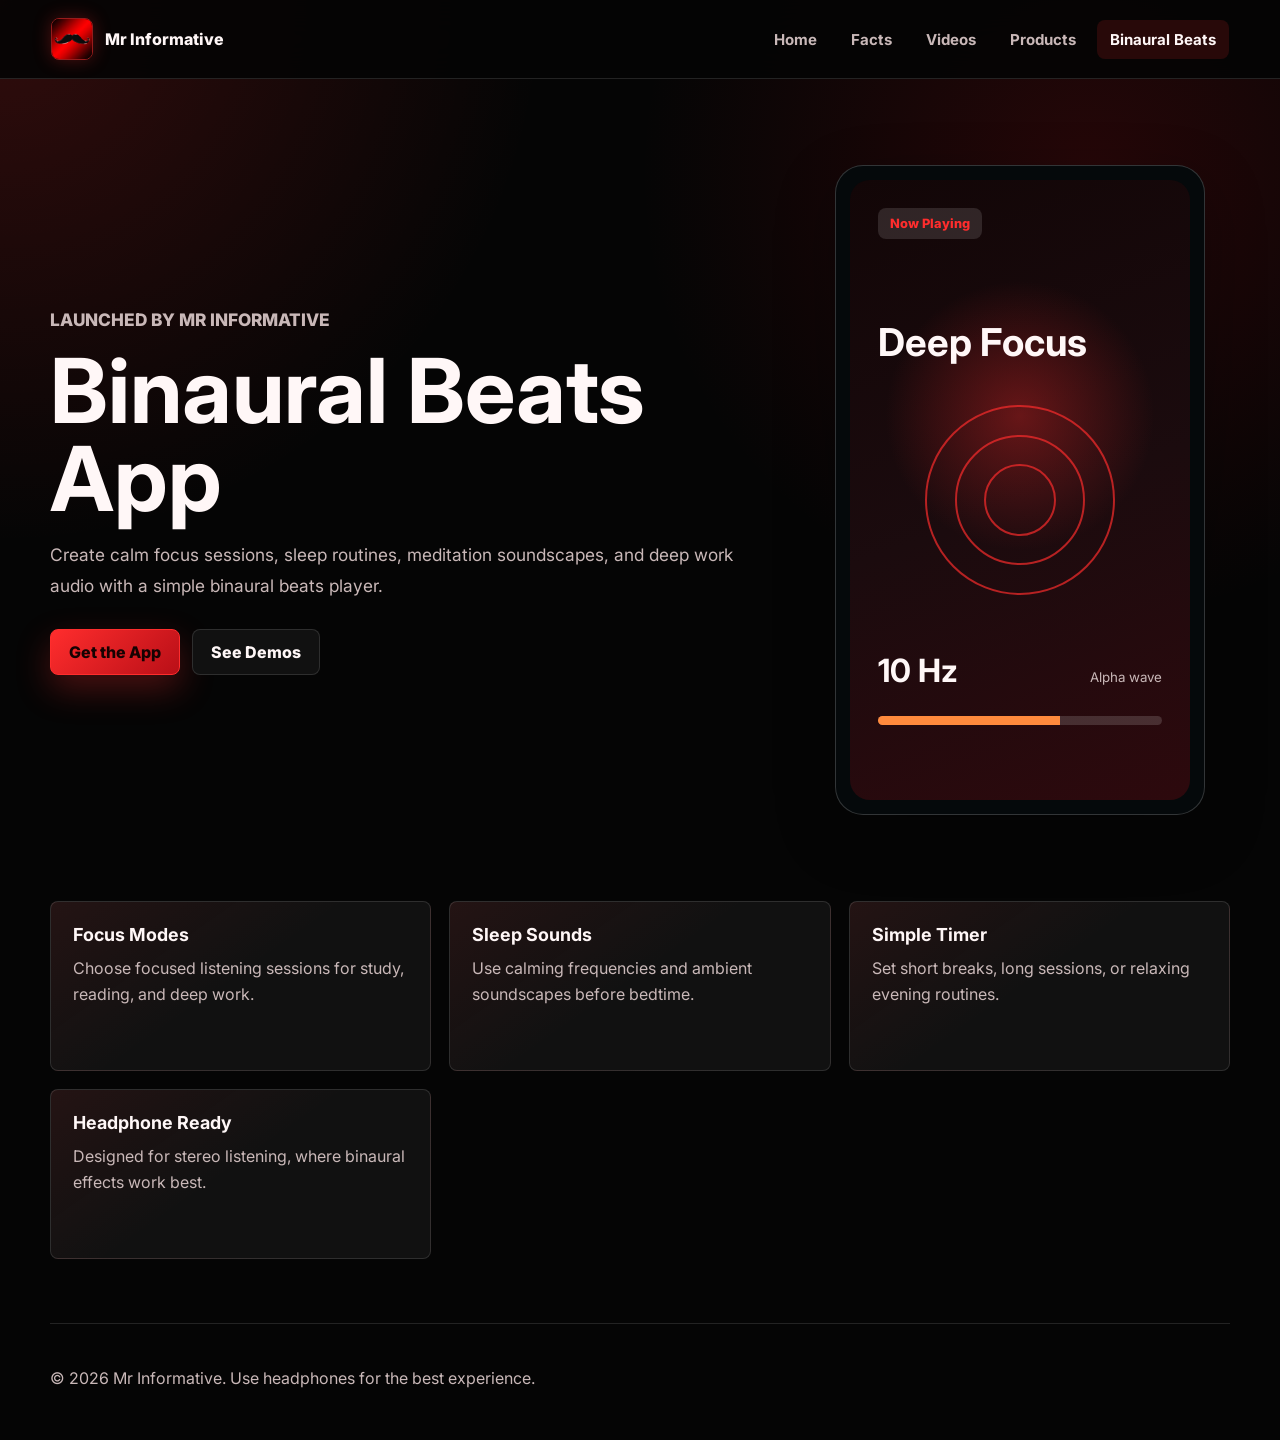
==== binaural-beats.html @ d521502b "update" ====
<!DOCTYPE html>
<html lang="en">
<head>
  <meta charset="UTF-8">
  <meta name="viewport" content="width=device-width, initial-scale=1.0">
  <title>Binaural Beats App | Mr Informative</title>
  <link rel="preconnect" href="https://fonts.googleapis.com">
  <link rel="preconnect" href="https://fonts.gstatic.com" crossorigin>
  <link href="https://fonts.googleapis.com/css2?family=Inter:wght@400;500;600;700;800&display=swap" rel="stylesheet">
  <link rel="stylesheet" href="styles.css">
</head>
<body data-page="binaural">
  <header class="site-header">
    <a class="brand" href="index.html"><img class="brand-logo" src="assets/logo.jpeg" alt="Mr Informative logo"><span>Mr Informative</span></a>
    <button class="nav-toggle" type="button" aria-label="Open navigation" aria-expanded="false">☰</button>
    <nav class="site-nav" aria-label="Main navigation">
      <a href="index.html">Home</a>
      <a href="facts.html">Facts</a>
      <a href="videos.html">Videos</a>
      <a href="products.html">Products</a>
      <a href="binaural-beats.html">Binaural Beats</a>
    </nav>
  </header>

  <main>
    <section class="app-hero">
      <div class="app-copy">
        <p class="eyebrow">Launched by Mr Informative</p>
        <h1>Binaural Beats App</h1>
        <p>Create calm focus sessions, sleep routines, meditation soundscapes, and deep work audio with a simple binaural beats player.</p>
        <div class="hero-actions">
          <a class="button primary" href="#" id="appDownloadLink">Get the App</a>
          <a class="button ghost" href="videos.html">See Demos</a>
        </div>
      </div>
      <div class="phone-mockup" aria-label="Binaural Beats app preview">
        <div class="phone-screen">
          <span class="status-pill">Now Playing</span>
          <h2 id="sessionTitle">Deep Focus</h2>
          <div class="beat-orbit">
            <span></span>
            <span></span>
            <span></span>
          </div>
          <div class="frequency-readout">
            <strong id="frequencyValue">10 Hz</strong>
            <small>Alpha wave</small>
          </div>
          <div class="player-bar"><span></span></div>
        </div>
      </div>
    </section>

    <section class="feature-grid" id="appFeatures"></section>
  </main>

  <footer class="site-footer">
    <p>© <span id="year"></span> Mr Informative. Use headphones for the best experience.</p>
  </footer>

  <script src="script.js"></script>
</body>
</html>
---- styles.css ----
:root {
  --bg: #050505;
  --surface: #111111;
  --surface-2: #1b1b1b;
  --text: #fff7f7;
  --muted: #c9b8b8;
  --line: rgba(255, 255, 255, 0.12);
  --accent: #ff2d2d;
  --accent-2: #ff8a3d;
  --accent-3: #b90f17;
  --shadow: 0 20px 60px rgba(0, 0, 0, 0.28);
}

* {
  box-sizing: border-box;
}

body {
  margin: 0;
  min-height: 100vh;
  font-family: Inter, system-ui, -apple-system, BlinkMacSystemFont, "Segoe UI", sans-serif;
  background:
    radial-gradient(circle at top left, rgba(255, 45, 45, 0.18), transparent 34rem),
    radial-gradient(circle at 85% 12%, rgba(185, 15, 23, 0.18), transparent 28rem),
    var(--bg);
  color: var(--text);
}

a {
  color: inherit;
  text-decoration: none;
}

img,
iframe {
  max-width: 100%;
}

.site-header {
  position: sticky;
  top: 0;
  z-index: 20;
  display: flex;
  align-items: center;
  justify-content: space-between;
  gap: 24px;
  padding: 18px clamp(18px, 4vw, 64px);
  border-bottom: 1px solid var(--line);
  background: rgba(5, 5, 5, 0.92);
  backdrop-filter: blur(18px);
}

.brand {
  display: inline-flex;
  align-items: center;
  gap: 12px;
  font-weight: 800;
}

.brand-logo {
  display: block;
  width: 42px;
  height: 42px;
  border: 1px solid rgba(255, 45, 45, 0.58);
  border-radius: 8px;
  object-fit: cover;
  box-shadow: 0 0 18px rgba(255, 45, 45, 0.28);
}

.site-nav {
  display: flex;
  align-items: center;
  gap: 8px;
}

.site-nav a {
  padding: 10px 13px;
  border-radius: 8px;
  color: var(--muted);
  font-size: 0.94rem;
  font-weight: 700;
}

.site-nav a:hover,
.site-nav a.active {
  background: rgba(255, 45, 45, 0.14);
  color: var(--text);
}

.nav-toggle {
  display: none;
  width: 42px;
  height: 42px;
  border: 1px solid var(--line);
  border-radius: 8px;
  background: var(--surface);
  color: var(--text);
  font-size: 1.2rem;
}

main {
  width: min(1180px, calc(100% - 32px));
  margin: 0 auto;
}

.hero,
.app-hero {
  display: grid;
  grid-template-columns: minmax(0, 1fr) minmax(320px, 0.86fr);
  gap: clamp(26px, 5vw, 64px);
  align-items: center;
  min-height: calc(100vh - 79px);
  padding: clamp(40px, 7vw, 86px) 0;
}

.home-hero {
  position: relative;
}

.home-hero::before {
  content: "";
  position: absolute;
  inset: 42px auto auto -12vw;
  width: 34vw;
  height: 34vw;
  max-width: 440px;
  max-height: 440px;
  border: 1px solid rgba(255, 45, 45, 0.18);
  border-radius: 50%;
  background: radial-gradient(circle, rgba(255, 45, 45, 0.12), transparent 68%);
  pointer-events: none;
}

.hero-copy h1,
.page-head h1,
.app-copy h1 {
  margin: 0;
  max-width: 760px;
  font-size: clamp(2.35rem, 7vw, 5.6rem);
  line-height: 0.98;
  letter-spacing: 0;
}

.hero-copy p,
.app-copy p,
.page-head p {
  max-width: 690px;
  color: var(--muted);
  font-size: 1.08rem;
  line-height: 1.75;
}

.hero-copy {
  position: relative;
  z-index: 1;
}

.eyebrow {
  margin: 0 0 12px;
  color: var(--accent-2);
  font-size: 0.78rem;
  font-weight: 800;
  letter-spacing: 0;
  text-transform: uppercase;
}

.hero-actions {
  display: flex;
  flex-wrap: wrap;
  gap: 12px;
  margin-top: 28px;
}

.button {
  display: inline-flex;
  align-items: center;
  justify-content: center;
  min-height: 46px;
  padding: 0 18px;
  border: 1px solid var(--line);
  border-radius: 8px;
  font-weight: 800;
  cursor: pointer;
  transition: transform 180ms ease, border-color 180ms ease, box-shadow 180ms ease, background 180ms ease;
}

.button.primary {
  border-color: var(--accent);
  background: linear-gradient(135deg, var(--accent), var(--accent-3));
  color: #160202;
  box-shadow: 0 14px 34px rgba(255, 45, 45, 0.28);
}

.button.secondary,
.button.ghost {
  background: var(--surface);
  color: var(--text);
}

.button:hover {
  transform: translateY(-1px);
}

.hero-stats {
  display: grid;
  grid-template-columns: repeat(3, minmax(0, 1fr));
  gap: 12px;
  max-width: 560px;
  margin-top: 34px;
}

.hero-stats div {
  padding: 16px;
  border: 1px solid rgba(255, 255, 255, 0.1);
  border-radius: 8px;
  background: rgba(17, 17, 17, 0.72);
}

.hero-stats strong,
.hero-stats span {
  display: block;
}

.hero-stats strong {
  color: var(--accent);
  font-size: 1.55rem;
}

.hero-stats span {
  margin-top: 4px;
  color: var(--muted);
  font-size: 0.86rem;
  font-weight: 700;
}

.hero-panel {
  position: relative;
  overflow: hidden;
  min-height: 440px;
  border: 1px solid var(--line);
  border-radius: 8px;
  box-shadow: var(--shadow);
}

.modern-panel {
  border-color: rgba(255, 45, 45, 0.28);
  background: #090909;
  isolation: isolate;
}

.modern-panel::after {
  content: "";
  position: absolute;
  inset: 0;
  background:
    linear-gradient(180deg, transparent 25%, rgba(0, 0, 0, 0.72)),
    linear-gradient(135deg, rgba(255, 45, 45, 0.28), transparent 48%);
  z-index: 1;
}

.hero-panel img {
  width: 100%;
  height: 100%;
  min-height: 440px;
  object-fit: cover;
}

.hero-logo-card,
.signal-card {
  position: absolute;
  z-index: 2;
  border: 1px solid rgba(255, 255, 255, 0.14);
  border-radius: 8px;
  background: rgba(8, 8, 8, 0.82);
  backdrop-filter: blur(14px);
  box-shadow: 0 18px 44px rgba(0, 0, 0, 0.35);
}

.hero-logo-card {
  right: 20px;
  bottom: 20px;
  display: flex;
  align-items: center;
  gap: 14px;
  width: min(310px, calc(100% - 40px));
  padding: 14px;
}

.hero-logo-card img {
  width: 62px;
  height: 62px;
  min-height: 62px;
  border-radius: 8px;
  object-fit: cover;
}

.hero-logo-card strong,
.hero-logo-card span {
  display: block;
}

.hero-logo-card span,
.signal-card p {
  color: var(--muted);
}

.signal-card {
  top: 20px;
  left: 20px;
  width: min(270px, calc(100% - 40px));
  padding: 16px;
}

.signal-card span {
  display: block;
  width: 42px;
  height: 8px;
  margin-bottom: 14px;
  border-radius: 999px;
  background: var(--accent);
  box-shadow: 0 0 26px rgba(255, 45, 45, 0.8);
}

.signal-card p {
  margin: 0;
  line-height: 1.55;
}

.home-feature-strip {
  display: grid;
  grid-template-columns: repeat(3, minmax(0, 1fr));
  gap: 14px;
  margin-top: -28px;
  position: relative;
  z-index: 3;
}

.home-feature-strip a {
  display: grid;
  gap: 7px;
  min-height: 134px;
  padding: 20px;
  border: 1px solid rgba(255, 45, 45, 0.22);
  border-radius: 8px;
  background: linear-gradient(145deg, rgba(17, 17, 17, 0.95), rgba(34, 9, 11, 0.86));
  box-shadow: 0 20px 50px rgba(0, 0, 0, 0.26);
}

.home-feature-strip a:hover,
.fact-card:hover,
.topic-card:hover,
.image-card:hover,
.product-card:hover,
.feature-card:hover,
.video-card:hover,
.short-card:hover {
  border-color: rgba(255, 45, 45, 0.52);
  transform: translateY(-3px);
}

.home-feature-strip span {
  color: var(--accent);
  font-size: 0.82rem;
  font-weight: 800;
}

.home-feature-strip strong {
  font-size: 1.12rem;
}

.home-feature-strip small {
  color: var(--muted);
  font-weight: 700;
}

.section {
  padding: 56px 0 22px;
}

.section.compact {
  padding-top: 36px;
}

.section h2,
.split-section h2 {
  margin: 0;
  font-size: clamp(1.8rem, 4vw, 3.1rem);
  letter-spacing: 0;
}

.split-section {
  display: flex;
  align-items: end;
  justify-content: space-between;
  gap: 18px;
}

.card-grid,
.topic-grid,
.product-grid,
.feature-grid {
  display: grid;
  grid-template-columns: repeat(3, minmax(0, 1fr));
  gap: 18px;
}

.image-grid {
  display: grid;
  grid-template-columns: repeat(4, minmax(0, 1fr));
  gap: 16px;
}

.fact-card,
.topic-card,
.product-card,
.feature-card {
  min-height: 170px;
  padding: 22px;
  border: 1px solid var(--line);
  border-radius: 8px;
  background:
    linear-gradient(145deg, rgba(255, 45, 45, 0.08), transparent 48%),
    var(--surface);
  transition: transform 180ms ease, border-color 180ms ease;
}

.card-image {
  width: 100%;
  aspect-ratio: 16 / 10;
  margin-bottom: 18px;
  border-radius: 8px;
  object-fit: cover;
  background: rgba(255, 255, 255, 0.08);
}

.fact-card .tag,
.image-card .tag {
  display: inline-flex;
  margin-bottom: 16px;
  padding: 6px 10px;
  border-radius: 8px;
  background: rgba(255, 138, 61, 0.14);
  color: var(--accent-2);
  font-size: 0.74rem;
  font-weight: 800;
  text-transform: uppercase;
}

.fact-card h3,
.topic-card h3,
.product-card h3,
.feature-card h3,
.image-card h3 {
  margin: 0 0 10px;
  font-size: 1.12rem;
}

.fact-card p,
.topic-card p,
.product-card p,
.feature-card p,
.image-card p {
  margin: 0;
  color: var(--muted);
  line-height: 1.65;
}

.page-head {
  padding: clamp(48px, 8vw, 96px) 0 28px;
}

.filter-row {
  display: flex;
  flex-wrap: wrap;
  gap: 10px;
  padding: 8px 0 26px;
}

.chip {
  min-height: 38px;
  padding: 0 14px;
  border: 1px solid var(--line);
  border-radius: 8px;
  background: var(--surface);
  color: var(--text);
  font-weight: 800;
  cursor: pointer;
}

.chip.active {
  border-color: var(--accent);
  background: rgba(255, 45, 45, 0.16);
  color: var(--accent);
}

.image-card,
.video-card,
.short-card {
  position: relative;
  overflow: hidden;
  border: 1px solid var(--line);
  border-radius: 8px;
  background: var(--surface);
  transition: transform 180ms ease, border-color 180ms ease;
}

.image-card img {
  display: block;
  width: 100%;
  aspect-ratio: 1 / 1;
  object-fit: cover;
  background: var(--surface-2);
}

.image-card::after {
  content: "";
  position: absolute;
  inset: auto 0 0;
  height: 40%;
  background: linear-gradient(180deg, transparent, rgba(0, 0, 0, 0.74));
  pointer-events: none;
}

.image-actions {
  position: absolute;
  right: 10px;
  bottom: 10px;
  left: 10px;
  z-index: 1;
  display: flex;
  gap: 8px;
  opacity: 0;
  transform: translateY(8px);
  transition: opacity 180ms ease, transform 180ms ease;
}

.image-card:hover .image-actions,
.image-card:focus-within .image-actions {
  opacity: 1;
  transform: translateY(0);
}

.image-action {
  display: inline-flex;
  flex: 1;
  align-items: center;
  justify-content: center;
  min-height: 38px;
  padding: 0 10px;
  border: 1px solid rgba(255, 255, 255, 0.16);
  border-radius: 8px;
  background: rgba(5, 5, 5, 0.84);
  color: var(--text);
  font: inherit;
  font-size: 0.82rem;
  font-weight: 800;
  cursor: pointer;
  backdrop-filter: blur(12px);
}

.image-action:hover {
  border-color: var(--accent);
  background: rgba(255, 45, 45, 0.86);
}

.video-heading {
  padding: 0 0 18px;
}

.mixed-video-grid,
.video-grid {
  display: grid;
  grid-template-columns: repeat(4, minmax(0, 1fr));
  gap: 18px;
}

.shorts-grid {
  display: grid;
  grid-template-columns: repeat(3, minmax(0, 1fr));
  gap: 18px;
}

.video-frame {
  display: block;
  width: 100%;
  aspect-ratio: 16 / 9;
  border: 0;
  background: #000;
}

.mixed-video-grid .video-card {
  grid-column: span 2;
}

.mixed-video-grid .short-card {
  grid-column: span 1;
}

.video-card,
.short-card {
  position: relative;
}

.short-card .video-frame {
  aspect-ratio: 9 / 16;
}

.video-badge {
  position: absolute;
  top: 10px;
  left: 10px;
  z-index: 1;
  padding: 6px 10px;
  border: 1px solid rgba(255, 255, 255, 0.16);
  border-radius: 8px;
  background: rgba(5, 5, 5, 0.8);
  color: var(--accent);
  font-size: 0.72rem;
  font-weight: 800;
  text-transform: uppercase;
  backdrop-filter: blur(10px);
}

.video-card h3,
.short-card h3 {
  margin: 0;
  padding: 16px;
  font-size: 1rem;
}

.product-card {
  display: flex;
  min-height: 250px;
  flex-direction: column;
}

.product-image {
  display: block;
  width: 100%;
  aspect-ratio: 16 / 10;
  margin-bottom: 18px;
  border-radius: 8px;
  object-fit: cover;
  background: rgba(255, 255, 255, 0.08);
}

.price {
  margin-top: auto;
  padding-top: 24px;
  color: var(--accent-2);
  font-weight: 800;
}

.product-card .button {
  margin-top: 14px;
}

.product-card .button:hover {
  border-color: var(--accent);
  background: linear-gradient(135deg, var(--accent), var(--accent-3));
  color: #160202;
  box-shadow: 0 14px 28px rgba(255, 45, 45, 0.26);
  transform: translateY(-3px) scale(1.03);
}

.app-hero {
  grid-template-columns: minmax(0, 1fr) minmax(300px, 420px);
}

.phone-mockup {
  justify-self: center;
  width: min(100%, 370px);
  padding: 14px;
  border: 1px solid rgba(255, 255, 255, 0.18);
  border-radius: 28px;
  background: #05090b;
  box-shadow: var(--shadow);
}

.phone-screen {
  min-height: 620px;
  padding: 28px;
  border-radius: 20px;
  background:
    radial-gradient(circle at 50% 38%, rgba(255, 45, 45, 0.34), transparent 32%),
    linear-gradient(160deg, #120607, #1b0b0e 52%, #2d090d);
}

.status-pill {
  display: inline-flex;
  padding: 8px 12px;
  border-radius: 8px;
  background: rgba(255, 255, 255, 0.12);
  color: var(--accent);
  font-size: 0.8rem;
  font-weight: 800;
}

.phone-screen h2 {
  margin: 80px 0 30px;
  font-size: 2.4rem;
}

.beat-orbit {
  position: relative;
  display: grid;
  width: 210px;
  height: 210px;
  margin: 0 auto 34px;
  place-items: center;
}

.beat-orbit span {
  position: absolute;
  width: 72px;
  height: 72px;
  border: 2px solid rgba(255, 45, 45, 0.68);
  border-radius: 50%;
  animation: pulse 2.8s infinite ease-in-out;
}

.beat-orbit span:nth-child(2) {
  width: 130px;
  height: 130px;
  animation-delay: 0.3s;
}

.beat-orbit span:nth-child(3) {
  width: 190px;
  height: 190px;
  animation-delay: 0.6s;
}

@keyframes pulse {
  50% {
    transform: scale(1.06);
    opacity: 0.45;
  }
}

.frequency-readout {
  display: flex;
  align-items: baseline;
  justify-content: space-between;
  gap: 14px;
  margin-top: 46px;
}

.frequency-readout strong {
  font-size: 2rem;
}

.frequency-readout small {
  color: var(--muted);
}

.player-bar {
  overflow: hidden;
  height: 9px;
  margin-top: 26px;
  border-radius: 8px;
  background: rgba(255, 255, 255, 0.15);
}

.player-bar span {
  display: block;
  width: 64%;
  height: 100%;
  background: var(--accent-2);
}

.site-footer {
  width: min(1180px, calc(100% - 32px));
  margin: 64px auto 0;
  padding: 28px 0 36px;
  border-top: 1px solid var(--line);
  color: var(--muted);
}

.empty-state {
  grid-column: 1 / -1;
  padding: 24px;
  border: 1px dashed var(--line);
  border-radius: 8px;
  color: var(--muted);
}

@media (max-width: 880px) {
  .nav-toggle {
    display: inline-grid;
    place-items: center;
  }

  .site-nav {
    position: absolute;
    top: 79px;
    right: 16px;
    left: 16px;
    display: none;
    flex-direction: column;
    align-items: stretch;
    padding: 12px;
    border: 1px solid var(--line);
    border-radius: 8px;
    background: var(--surface);
  }

  .site-nav.open {
    display: flex;
  }

  .hero,
  .app-hero {
    grid-template-columns: 1fr;
    min-height: auto;
  }

  .hero-panel,
  .hero-panel img {
    min-height: 320px;
  }

  .card-grid,
  .topic-grid,
  .image-grid,
  .product-grid,
  .feature-grid,
  .home-feature-strip,
  .mixed-video-grid,
  .video-grid,
  .shorts-grid {
    grid-template-columns: repeat(2, minmax(0, 1fr));
  }

  .mixed-video-grid .video-card,
  .mixed-video-grid .short-card {
    grid-column: span 1;
  }
}

@media (max-width: 580px) {
  main,
  .site-footer {
    width: min(100% - 24px, 1180px);
  }

  .site-header {
    padding: 14px 12px;
  }

  .brand span:last-child {
    max-width: 135px;
  }

  .split-section {
    align-items: start;
    flex-direction: column;
  }

  .card-grid,
  .topic-grid,
  .image-grid,
  .product-grid,
  .feature-grid,
  .home-feature-strip,
  .mixed-video-grid,
  .video-grid,
  .shorts-grid {
    grid-template-columns: 1fr;
  }

  .mixed-video-grid .video-card,
  .mixed-video-grid .short-card {
    grid-column: span 1;
  }

  .hero-stats {
    grid-template-columns: 1fr;
  }

  .home-feature-strip {
    margin-top: 0;
  }

  .image-actions {
    opacity: 1;
    transform: none;
  }

  .phone-screen {
    min-height: 540px;
  }
}
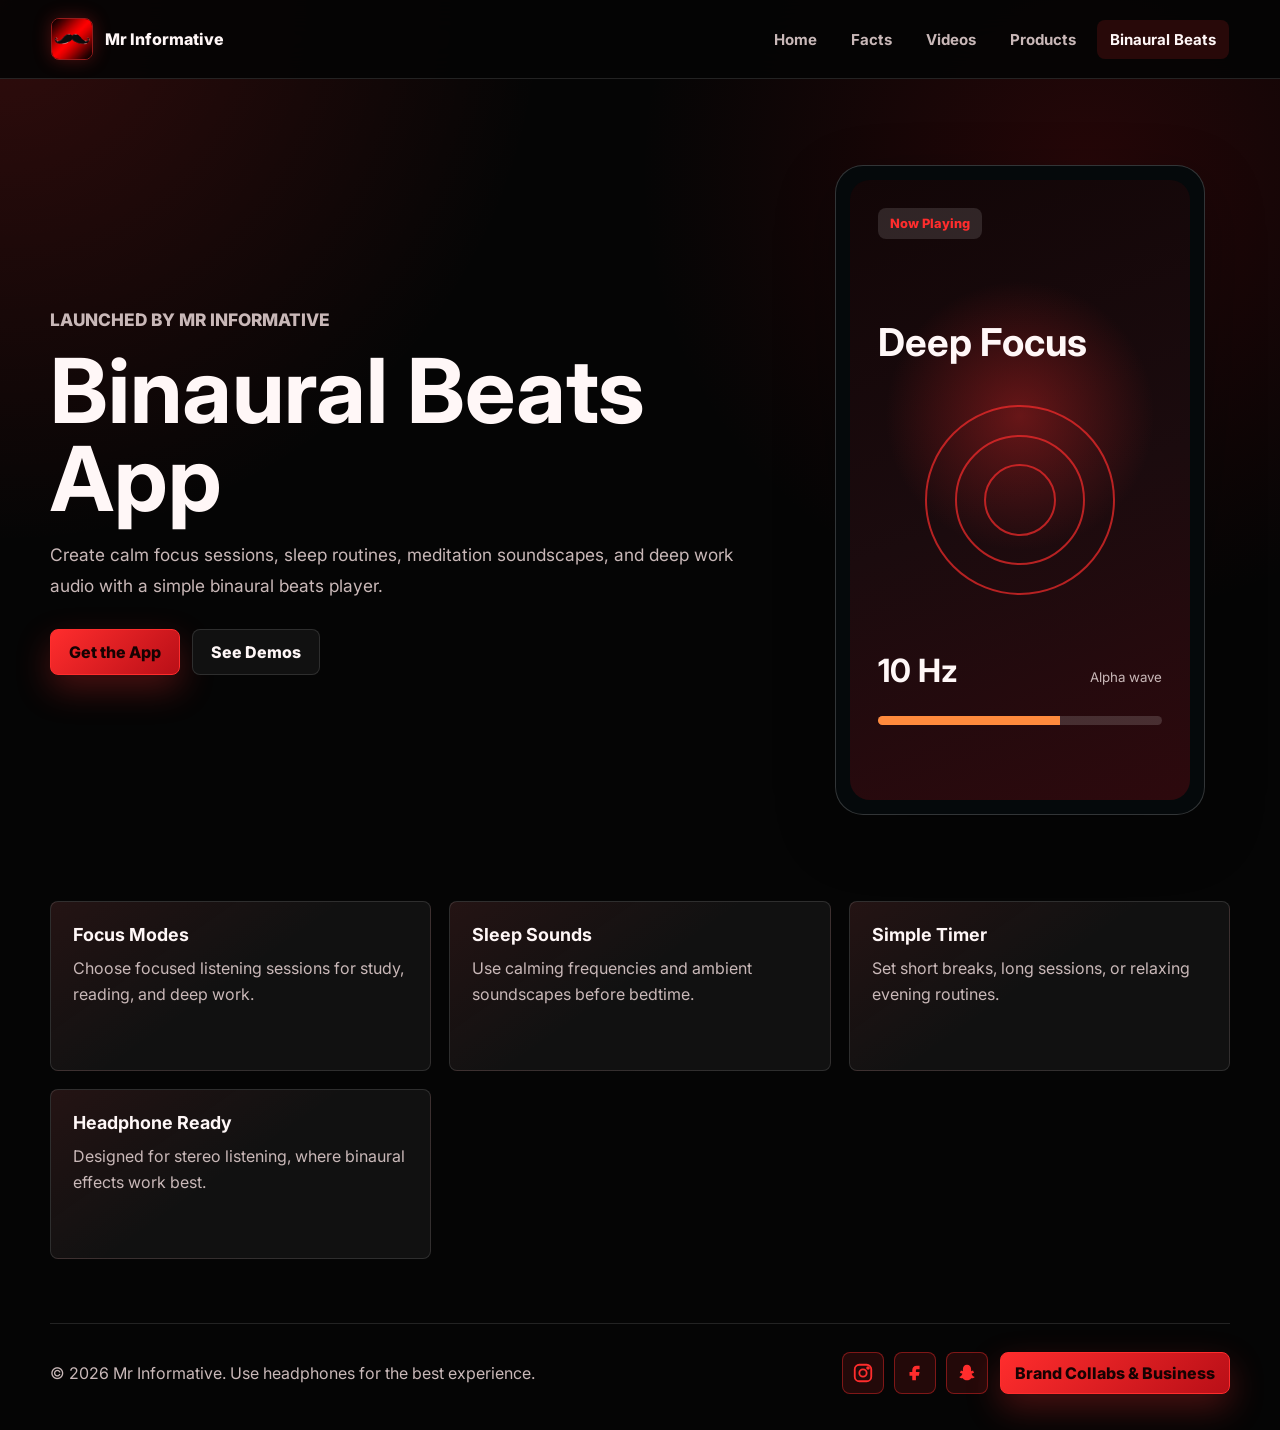
==== commit a9a3e73e: "commit" ====
--- a/binaural-beats.html
+++ b/binaural-beats.html
@@ -55,7 +55,23 @@
   </main>
 
   <footer class="site-footer">
-    <p>© <span id="year"></span> Mr Informative. Use headphones for the best experience.</p>
+    <div class="footer-content">
+      <p>© <span id="year"></span> Mr Informative. Use headphones for the best experience.</p>
+      <div class="footer-actions" aria-label="Footer links">
+        <div class="social-links">
+          <a href="https://www.instagram.com/mr.informative" target="_blank" rel="noopener noreferrer" aria-label="Mr Informative on Instagram">
+            <svg viewBox="0 0 24 24" aria-hidden="true"><rect x="3" y="3" width="18" height="18" rx="5"></rect><circle cx="12" cy="12" r="4"></circle><circle cx="17.5" cy="6.5" r="1"></circle></svg>
+          </a>
+          <a href="https://www.facebook.com/mr.informative" target="_blank" rel="noopener noreferrer" aria-label="Mr Informative on Facebook">
+            <svg viewBox="0 0 24 24" aria-hidden="true"><path d="M14 8h3V4h-3c-3.3 0-5 2-5 5v2H6v4h3v5h4v-5h3.2l.8-4h-4V9c0-.7.4-1 1-1Z"></path></svg>
+          </a>
+          <a href="https://www.snapchat.com/add/mr.informative" target="_blank" rel="noopener noreferrer" aria-label="Mr Informative on Snapchat">
+            <svg viewBox="0 0 24 24" aria-hidden="true"><path d="M12 3c2.7 0 4.5 2 4.5 5.1v2.1l2.1-.8 1.1 2.4-2.7 1c.5 1.5 1.7 2.8 3.5 3.6-.9 1.1-2.3 1.5-4 1.3-.9 1.5-2.4 2.3-4.5 2.3s-3.6-.8-4.5-2.3c-1.7.2-3.1-.2-4-1.3 1.8-.8 3-2.1 3.5-3.6l-2.7-1 1.1-2.4 2.1.8V8.1C7.5 5 9.3 3 12 3Z"></path></svg>
+          </a>
+        </div>
+        <a class="button primary footer-business-button" href="mailto:business@mrinformative.com?subject=Brand%20Collab%20%26%20Business%20Inquiry">Brand Collabs & Business</a>
+      </div>
+    </div>
   </footer>
 
   <script src="script.js"></script>
--- a/styles.css
+++ b/styles.css
@@ -570,6 +570,7 @@
 .mixed-video-grid,
 .video-grid {
   display: grid;
+  align-items: start;
   grid-template-columns: repeat(4, minmax(0, 1fr));
   gap: 18px;
 }
@@ -775,6 +776,76 @@
   padding: 28px 0 36px;
   border-top: 1px solid var(--line);
   color: var(--muted);
+}
+
+.footer-content,
+.footer-actions,
+.social-links {
+  display: flex;
+  align-items: center;
+}
+
+.footer-content {
+  justify-content: space-between;
+  gap: 18px;
+}
+
+.site-footer p {
+  margin: 0;
+}
+
+.footer-actions {
+  flex-wrap: wrap;
+  justify-content: flex-end;
+  gap: 12px;
+}
+
+.social-links {
+  gap: 10px;
+}
+
+.social-links a {
+  display: inline-flex;
+  align-items: center;
+  justify-content: center;
+  width: 42px;
+  height: 42px;
+  border: 1px solid rgba(255, 45, 45, 0.42);
+  border-radius: 8px;
+  background: rgba(255, 45, 45, 0.12);
+  color: var(--accent);
+  font-size: 1.1rem;
+  font-weight: 900;
+  line-height: 1;
+  transition: transform 180ms ease, border-color 180ms ease, background 180ms ease;
+}
+
+.social-links svg {
+  width: 22px;
+  height: 22px;
+}
+
+.social-links rect,
+.social-links circle {
+  fill: none;
+  stroke: currentColor;
+  stroke-width: 2;
+}
+
+.social-links path {
+  fill: currentColor;
+}
+
+.social-links a:hover {
+  transform: translateY(-1px);
+  border-color: var(--accent);
+  background: rgba(255, 45, 45, 0.22);
+}
+
+.footer-business-button {
+  min-height: 42px;
+  padding: 0 14px;
+  white-space: nowrap;
 }
 
 .empty-state {
@@ -848,6 +919,15 @@
     padding: 14px 12px;
   }
 
+  .footer-content {
+    align-items: flex-start;
+    flex-direction: column;
+  }
+
+  .footer-actions {
+    justify-content: flex-start;
+  }
+
   .brand span:last-child {
     max-width: 135px;
   }
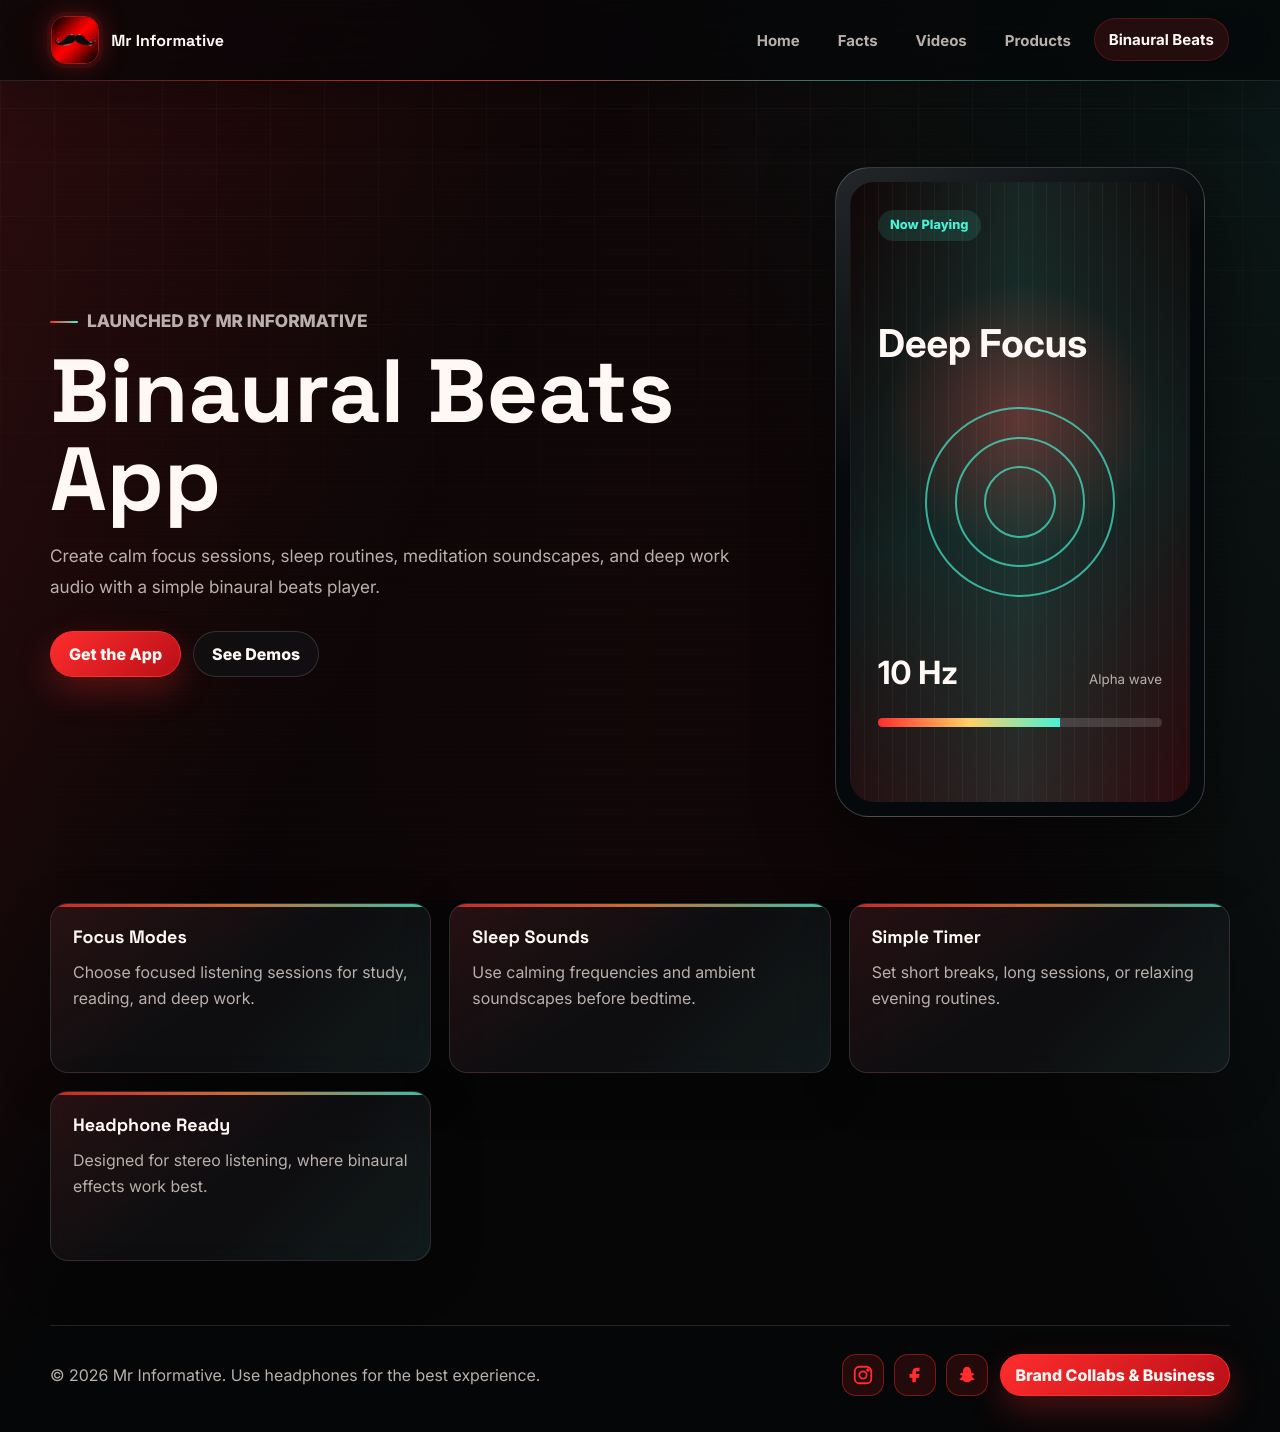
==== commit d44c4f09: "commit" ====
--- a/binaural-beats.html
+++ b/binaural-beats.html
@@ -6,7 +6,7 @@
   <title>Binaural Beats App | Mr Informative</title>
   <link rel="preconnect" href="https://fonts.googleapis.com">
   <link rel="preconnect" href="https://fonts.gstatic.com" crossorigin>
-  <link href="https://fonts.googleapis.com/css2?family=Inter:wght@400;500;600;700;800&display=swap" rel="stylesheet">
+  <link href="https://fonts.googleapis.com/css2?family=Inter:wght@400;500;600;700;800&family=Space+Grotesk:wght@600;700&display=swap" rel="stylesheet">
   <link rel="stylesheet" href="styles.css">
 </head>
 <body data-page="binaural">
--- a/styles.css
+++ b/styles.css
@@ -1,14 +1,18 @@
 :root {
-  --bg: #050505;
-  --surface: #111111;
-  --surface-2: #1b1b1b;
-  --text: #fff7f7;
-  --muted: #c9b8b8;
+  --bg: #050607;
+  --surface: rgba(16, 17, 19, 0.82);
+  --surface-solid: #111315;
+  --surface-2: #191d20;
+  --text: #fff8f4;
+  --muted: #b9b0ac;
   --line: rgba(255, 255, 255, 0.12);
   --accent: #ff2d2d;
   --accent-2: #ff8a3d;
   --accent-3: #b90f17;
-  --shadow: 0 20px 60px rgba(0, 0, 0, 0.28);
+  --signal: #48f2d5;
+  --gold: #ffd166;
+  --shadow: 0 24px 80px rgba(0, 0, 0, 0.44);
+  --display: "Space Grotesk", Inter, system-ui, sans-serif;
 }
 
 * {
@@ -16,14 +20,47 @@
 }
 
 body {
+  position: relative;
   margin: 0;
   min-height: 100vh;
   font-family: Inter, system-ui, -apple-system, BlinkMacSystemFont, "Segoe UI", sans-serif;
   background:
-    radial-gradient(circle at top left, rgba(255, 45, 45, 0.18), transparent 34rem),
-    radial-gradient(circle at 85% 12%, rgba(185, 15, 23, 0.18), transparent 28rem),
+    linear-gradient(115deg, rgba(255, 45, 45, 0.16), transparent 34%),
+    linear-gradient(245deg, rgba(72, 242, 213, 0.08), transparent 38%),
+    linear-gradient(180deg, #050607 0%, #090607 48%, #050607 100%),
     var(--bg);
   color: var(--text);
+  text-rendering: geometricPrecision;
+}
+
+::selection {
+  background: rgba(255, 45, 45, 0.42);
+  color: #fff;
+}
+
+body::before {
+  content: "";
+  position: fixed;
+  inset: 0;
+  z-index: -2;
+  background-image:
+    linear-gradient(rgba(255, 255, 255, 0.035) 1px, transparent 1px),
+    linear-gradient(90deg, rgba(255, 255, 255, 0.035) 1px, transparent 1px);
+  background-size: 54px 54px;
+  mask-image: linear-gradient(180deg, rgba(0, 0, 0, 0.9), transparent 78%);
+  pointer-events: none;
+}
+
+body::after {
+  content: "";
+  position: fixed;
+  inset: 0;
+  z-index: -1;
+  background:
+    linear-gradient(90deg, transparent, rgba(255, 45, 45, 0.11), transparent),
+    repeating-linear-gradient(0deg, rgba(255, 255, 255, 0.018) 0 1px, transparent 1px 5px);
+  opacity: 0.36;
+  pointer-events: none;
 }
 
 a {
@@ -44,10 +81,19 @@
   align-items: center;
   justify-content: space-between;
   gap: 24px;
-  padding: 18px clamp(18px, 4vw, 64px);
-  border-bottom: 1px solid var(--line);
-  background: rgba(5, 5, 5, 0.92);
-  backdrop-filter: blur(18px);
+  padding: 16px clamp(18px, 4vw, 64px);
+  border-bottom: 1px solid rgba(255, 255, 255, 0.1);
+  background: rgba(5, 6, 7, 0.72);
+  backdrop-filter: blur(22px) saturate(140%);
+  box-shadow: 0 14px 52px rgba(0, 0, 0, 0.26);
+}
+
+.site-header::after {
+  content: "";
+  position: absolute;
+  inset: auto 0 -1px;
+  height: 1px;
+  background: linear-gradient(90deg, transparent, rgba(255, 45, 45, 0.74), rgba(72, 242, 213, 0.42), transparent);
 }
 
 .brand {
@@ -57,14 +103,19 @@
   font-weight: 800;
 }
 
+.brand span {
+  font-family: var(--display);
+  letter-spacing: 0;
+}
+
 .brand-logo {
   display: block;
-  width: 42px;
-  height: 42px;
+  width: 48px;
+  height: 48px;
   border: 1px solid rgba(255, 45, 45, 0.58);
-  border-radius: 8px;
+  border-radius: 14px;
   object-fit: cover;
-  box-shadow: 0 0 18px rgba(255, 45, 45, 0.28);
+  box-shadow: 0 0 0 4px rgba(255, 45, 45, 0.08), 0 0 28px rgba(255, 45, 45, 0.34);
 }
 
 .site-nav {
@@ -74,17 +125,22 @@
 }
 
 .site-nav a {
-  padding: 10px 13px;
-  border-radius: 8px;
+  position: relative;
+  padding: 11px 14px;
+  border: 1px solid transparent;
+  border-radius: 999px;
   color: var(--muted);
   font-size: 0.94rem;
   font-weight: 700;
+  transition: background 180ms ease, border-color 180ms ease, color 180ms ease, transform 180ms ease;
 }
 
 .site-nav a:hover,
 .site-nav a.active {
-  background: rgba(255, 45, 45, 0.14);
+  border-color: rgba(255, 45, 45, 0.22);
+  background: rgba(255, 45, 45, 0.13);
   color: var(--text);
+  transform: translateY(-1px);
 }
 
 .nav-toggle {
@@ -92,7 +148,7 @@
   width: 42px;
   height: 42px;
   border: 1px solid var(--line);
-  border-radius: 8px;
+  border-radius: 12px;
   background: var(--surface);
   color: var(--text);
   font-size: 1.2rem;
@@ -106,7 +162,7 @@
 .hero,
 .app-hero {
   display: grid;
-  grid-template-columns: minmax(0, 1fr) minmax(320px, 0.86fr);
+  grid-template-columns: minmax(0, 1.03fr) minmax(320px, 0.82fr);
   gap: clamp(26px, 5vw, 64px);
   align-items: center;
   min-height: calc(100vh - 79px);
@@ -120,14 +176,14 @@
 .home-hero::before {
   content: "";
   position: absolute;
-  inset: 42px auto auto -12vw;
-  width: 34vw;
-  height: 34vw;
-  max-width: 440px;
-  max-height: 440px;
-  border: 1px solid rgba(255, 45, 45, 0.18);
-  border-radius: 50%;
-  background: radial-gradient(circle, rgba(255, 45, 45, 0.12), transparent 68%);
+  inset: 12% auto auto -7vw;
+  width: min(420px, 36vw);
+  height: 68%;
+  border-left: 1px solid rgba(255, 45, 45, 0.28);
+  border-right: 1px solid rgba(72, 242, 213, 0.16);
+  background:
+    repeating-linear-gradient(135deg, rgba(255, 45, 45, 0.12) 0 1px, transparent 1px 15px);
+  transform: skewX(-10deg);
   pointer-events: none;
 }
 
@@ -136,9 +192,19 @@
 .app-copy h1 {
   margin: 0;
   max-width: 760px;
+  font-family: var(--display);
   font-size: clamp(2.35rem, 7vw, 5.6rem);
   line-height: 0.98;
   letter-spacing: 0;
+}
+
+.hero-copy h1,
+.page-head h1 {
+  -webkit-background-clip: text;
+  background: linear-gradient(92deg, #fff8f4 0%, #ffcbc0 42%, var(--accent) 76%, var(--signal) 118%);
+  background-clip: text;
+  color: transparent;
+  -webkit-text-fill-color: transparent;
 }
 
 .hero-copy p,
@@ -150,6 +216,11 @@
   line-height: 1.75;
 }
 
+.hero-copy p {
+  margin-top: 20px;
+  font-size: clamp(1.02rem, 1.4vw, 1.18rem);
+}
+
 .hero-copy {
   position: relative;
   z-index: 1;
@@ -157,11 +228,22 @@
 
 .eyebrow {
   margin: 0 0 12px;
-  color: var(--accent-2);
+  display: inline-flex;
+  align-items: center;
+  gap: 9px;
+  color: var(--gold);
   font-size: 0.78rem;
   font-weight: 800;
   letter-spacing: 0;
   text-transform: uppercase;
+}
+
+.eyebrow::before {
+  content: "";
+  width: 28px;
+  height: 2px;
+  border-radius: 999px;
+  background: linear-gradient(90deg, var(--accent), var(--signal));
 }
 
 .hero-actions {
@@ -172,33 +254,51 @@
 }
 
 .button {
+  position: relative;
+  overflow: hidden;
   display: inline-flex;
   align-items: center;
   justify-content: center;
   min-height: 46px;
   padding: 0 18px;
   border: 1px solid var(--line);
-  border-radius: 8px;
+  border-radius: 999px;
   font-weight: 800;
   cursor: pointer;
   transition: transform 180ms ease, border-color 180ms ease, box-shadow 180ms ease, background 180ms ease;
 }
 
+.button::after {
+  content: "";
+  position: absolute;
+  inset: 0;
+  background: linear-gradient(110deg, transparent 20%, rgba(255, 255, 255, 0.22), transparent 48%);
+  transform: translateX(-120%);
+  transition: transform 420ms ease;
+}
+
 .button.primary {
   border-color: var(--accent);
   background: linear-gradient(135deg, var(--accent), var(--accent-3));
-  color: #160202;
+  color: #fff8f4;
   box-shadow: 0 14px 34px rgba(255, 45, 45, 0.28);
 }
 
 .button.secondary,
 .button.ghost {
-  background: var(--surface);
+  border-color: rgba(255, 255, 255, 0.14);
+  background: rgba(17, 19, 21, 0.72);
   color: var(--text);
+  backdrop-filter: blur(12px);
 }
 
 .button:hover {
-  transform: translateY(-1px);
+  border-color: rgba(255, 45, 45, 0.48);
+  transform: translateY(-2px);
+}
+
+.button:hover::after {
+  transform: translateX(120%);
 }
 
 .hero-stats {
@@ -210,10 +310,27 @@
 }
 
 .hero-stats div {
+  position: relative;
+  overflow: hidden;
   padding: 16px;
-  border: 1px solid rgba(255, 255, 255, 0.1);
-  border-radius: 8px;
-  background: rgba(17, 17, 17, 0.72);
+  border: 1px solid rgba(255, 255, 255, 0.11);
+  border-radius: 16px;
+  background:
+    linear-gradient(140deg, rgba(255, 45, 45, 0.12), transparent 54%),
+    rgba(17, 19, 21, 0.72);
+  backdrop-filter: blur(14px);
+}
+
+.hero-stats div::after {
+  content: "";
+  position: absolute;
+  right: 14px;
+  bottom: 14px;
+  width: 8px;
+  height: 8px;
+  border-radius: 50%;
+  background: var(--signal);
+  box-shadow: 0 0 18px rgba(72, 242, 213, 0.72);
 }
 
 .hero-stats strong,
@@ -222,7 +339,8 @@
 }
 
 .hero-stats strong {
-  color: var(--accent);
+  font-family: var(--display);
+  color: var(--text);
   font-size: 1.55rem;
 }
 
@@ -238,14 +356,20 @@
   overflow: hidden;
   min-height: 440px;
   border: 1px solid var(--line);
-  border-radius: 8px;
+  border-radius: 24px;
   box-shadow: var(--shadow);
 }
 
+.hero-panel::before,
+.hero-panel::after {
+  pointer-events: none;
+}
+
 .modern-panel {
-  border-color: rgba(255, 45, 45, 0.28);
+  border-color: rgba(255, 45, 45, 0.34);
   background: #090909;
   isolation: isolate;
+  transform: perspective(1100px) rotateY(-3deg) rotateX(1deg);
 }
 
 .modern-panel::after {
@@ -253,9 +377,22 @@
   position: absolute;
   inset: 0;
   background:
-    linear-gradient(180deg, transparent 25%, rgba(0, 0, 0, 0.72)),
-    linear-gradient(135deg, rgba(255, 45, 45, 0.28), transparent 48%);
+    linear-gradient(180deg, transparent 22%, rgba(0, 0, 0, 0.78)),
+    linear-gradient(135deg, rgba(255, 45, 45, 0.34), transparent 42%),
+    repeating-linear-gradient(90deg, rgba(255, 255, 255, 0.055) 0 1px, transparent 1px 8px);
   z-index: 1;
+}
+
+.modern-panel::before {
+  content: "";
+  position: absolute;
+  inset: 0;
+  z-index: 2;
+  background: linear-gradient(180deg, transparent, rgba(72, 242, 213, 0.2), transparent);
+  opacity: 0.55;
+  transform: translateY(-100%);
+  animation: scanline 5s ease-in-out infinite;
+  pointer-events: none;
 }
 
 .hero-panel img {
@@ -263,6 +400,29 @@
   height: 100%;
   min-height: 440px;
   object-fit: cover;
+  filter: saturate(1.05) contrast(1.08);
+}
+
+.hero-panel-rail {
+  position: absolute;
+  top: 18px;
+  right: 18px;
+  z-index: 3;
+  display: grid;
+  gap: 8px;
+  justify-items: end;
+}
+
+.hero-panel-rail span {
+  padding: 7px 10px;
+  border: 1px solid rgba(255, 255, 255, 0.13);
+  border-radius: 999px;
+  background: rgba(5, 6, 7, 0.58);
+  color: var(--text);
+  font-size: 0.72rem;
+  font-weight: 800;
+  text-transform: uppercase;
+  backdrop-filter: blur(12px);
 }
 
 .hero-logo-card,
@@ -270,8 +430,8 @@
   position: absolute;
   z-index: 2;
   border: 1px solid rgba(255, 255, 255, 0.14);
-  border-radius: 8px;
-  background: rgba(8, 8, 8, 0.82);
+  border-radius: 18px;
+  background: rgba(8, 9, 10, 0.78);
   backdrop-filter: blur(14px);
   box-shadow: 0 18px 44px rgba(0, 0, 0, 0.35);
 }
@@ -286,11 +446,16 @@
   padding: 14px;
 }
 
+.hero-logo-card strong {
+  font-family: var(--display);
+  font-size: 1.04rem;
+}
+
 .hero-logo-card img {
   width: 62px;
   height: 62px;
   min-height: 62px;
-  border-radius: 8px;
+  border-radius: 14px;
   object-fit: cover;
 }
 
@@ -317,8 +482,8 @@
   height: 8px;
   margin-bottom: 14px;
   border-radius: 999px;
-  background: var(--accent);
-  box-shadow: 0 0 26px rgba(255, 45, 45, 0.8);
+  background: linear-gradient(90deg, var(--accent), var(--signal));
+  box-shadow: 0 0 26px rgba(72, 242, 213, 0.42);
 }
 
 .signal-card p {
@@ -336,14 +501,29 @@
 }
 
 .home-feature-strip a {
+  position: relative;
+  overflow: hidden;
   display: grid;
   gap: 7px;
   min-height: 134px;
   padding: 20px;
-  border: 1px solid rgba(255, 45, 45, 0.22);
-  border-radius: 8px;
-  background: linear-gradient(145deg, rgba(17, 17, 17, 0.95), rgba(34, 9, 11, 0.86));
+  border: 1px solid rgba(255, 255, 255, 0.13);
+  border-radius: 18px;
+  background:
+    linear-gradient(145deg, rgba(255, 45, 45, 0.12), transparent 54%),
+    rgba(17, 19, 21, 0.72);
+  backdrop-filter: blur(16px);
   box-shadow: 0 20px 50px rgba(0, 0, 0, 0.26);
+  transition: transform 180ms ease, border-color 180ms ease, background 180ms ease;
+}
+
+.home-feature-strip a::after {
+  content: "";
+  position: absolute;
+  inset: auto 18px 16px;
+  height: 1px;
+  background: linear-gradient(90deg, var(--accent), transparent);
+  opacity: 0.62;
 }
 
 .home-feature-strip a:hover,
@@ -359,12 +539,13 @@
 }
 
 .home-feature-strip span {
-  color: var(--accent);
+  color: var(--signal);
   font-size: 0.82rem;
   font-weight: 800;
 }
 
 .home-feature-strip strong {
+  font-family: var(--display);
   font-size: 1.12rem;
 }
 
@@ -377,6 +558,19 @@
   padding: 56px 0 22px;
 }
 
+.section:not(.compact) {
+  position: relative;
+}
+
+.section:not(.compact)::before {
+  content: "";
+  display: block;
+  width: 74px;
+  height: 1px;
+  margin-bottom: 18px;
+  background: linear-gradient(90deg, var(--accent), transparent);
+}
+
 .section.compact {
   padding-top: 36px;
 }
@@ -384,6 +578,7 @@
 .section h2,
 .split-section h2 {
   margin: 0;
+  font-family: var(--display);
   font-size: clamp(1.8rem, 4vw, 3.1rem);
   letter-spacing: 0;
 }
@@ -404,6 +599,15 @@
   gap: 18px;
 }
 
+.card-grid,
+.topic-grid,
+.product-grid,
+.feature-grid,
+.image-grid,
+.mixed-video-grid {
+  align-items: start;
+}
+
 .image-grid {
   display: grid;
   grid-template-columns: repeat(4, minmax(0, 1fr));
@@ -414,21 +618,38 @@
 .topic-card,
 .product-card,
 .feature-card {
+  position: relative;
+  overflow: hidden;
   min-height: 170px;
   padding: 22px;
-  border: 1px solid var(--line);
-  border-radius: 8px;
+  border: 1px solid rgba(255, 255, 255, 0.11);
+  border-radius: 18px;
   background:
-    linear-gradient(145deg, rgba(255, 45, 45, 0.08), transparent 48%),
+    linear-gradient(145deg, rgba(255, 45, 45, 0.1), transparent 48%),
+    linear-gradient(315deg, rgba(72, 242, 213, 0.06), transparent 42%),
     var(--surface);
-  transition: transform 180ms ease, border-color 180ms ease;
+  box-shadow: 0 16px 54px rgba(0, 0, 0, 0.2);
+  backdrop-filter: blur(12px);
+  transition: transform 180ms ease, border-color 180ms ease, box-shadow 180ms ease;
+}
+
+.fact-card::before,
+.topic-card::before,
+.product-card::before,
+.feature-card::before {
+  content: "";
+  position: absolute;
+  inset: 0 0 auto;
+  height: 3px;
+  background: linear-gradient(90deg, var(--accent), var(--accent-2), var(--signal));
+  opacity: 0.78;
 }
 
 .card-image {
   width: 100%;
   aspect-ratio: 16 / 10;
   margin-bottom: 18px;
-  border-radius: 8px;
+  border-radius: 14px;
   object-fit: cover;
   background: rgba(255, 255, 255, 0.08);
 }
@@ -438,7 +659,7 @@
   display: inline-flex;
   margin-bottom: 16px;
   padding: 6px 10px;
-  border-radius: 8px;
+  border-radius: 999px;
   background: rgba(255, 138, 61, 0.14);
   color: var(--accent-2);
   font-size: 0.74rem;
@@ -452,6 +673,7 @@
 .feature-card h3,
 .image-card h3 {
   margin: 0 0 10px;
+  font-family: var(--display);
   font-size: 1.12rem;
 }
 
@@ -466,7 +688,17 @@
 }
 
 .page-head {
+  position: relative;
   padding: clamp(48px, 8vw, 96px) 0 28px;
+}
+
+.page-head::after {
+  content: "";
+  display: block;
+  width: min(520px, 100%);
+  height: 1px;
+  margin-top: 26px;
+  background: linear-gradient(90deg, var(--accent), rgba(255, 138, 61, 0.6), transparent);
 }
 
 .filter-row {
@@ -480,17 +712,24 @@
   min-height: 38px;
   padding: 0 14px;
   border: 1px solid var(--line);
-  border-radius: 8px;
-  background: var(--surface);
+  border-radius: 999px;
+  background: rgba(17, 19, 21, 0.76);
   color: var(--text);
   font-weight: 800;
   cursor: pointer;
+  transition: transform 180ms ease, border-color 180ms ease, background 180ms ease;
+}
+
+.chip:hover {
+  border-color: rgba(72, 242, 213, 0.34);
+  transform: translateY(-1px);
 }
 
 .chip.active {
   border-color: var(--accent);
-  background: rgba(255, 45, 45, 0.16);
-  color: var(--accent);
+  background: rgba(255, 45, 45, 0.18);
+  color: var(--text);
+  box-shadow: 0 0 0 4px rgba(255, 45, 45, 0.07);
 }
 
 .image-card,
@@ -498,10 +737,22 @@
 .short-card {
   position: relative;
   overflow: hidden;
-  border: 1px solid var(--line);
-  border-radius: 8px;
+  border: 1px solid rgba(255, 255, 255, 0.11);
+  border-radius: 18px;
   background: var(--surface);
-  transition: transform 180ms ease, border-color 180ms ease;
+  box-shadow: 0 16px 54px rgba(0, 0, 0, 0.22);
+  transition: transform 180ms ease, border-color 180ms ease, box-shadow 180ms ease;
+}
+
+.image-card:hover,
+.video-card:hover,
+.short-card:hover,
+.fact-card:hover,
+.topic-card:hover,
+.product-card:hover,
+.feature-card:hover,
+.home-feature-strip a:hover {
+  box-shadow: 0 24px 80px rgba(0, 0, 0, 0.34), 0 0 0 1px rgba(255, 45, 45, 0.08);
 }
 
 .image-card img {
@@ -548,7 +799,7 @@
   min-height: 38px;
   padding: 0 10px;
   border: 1px solid rgba(255, 255, 255, 0.16);
-  border-radius: 8px;
+  border-radius: 999px;
   background: rgba(5, 5, 5, 0.84);
   color: var(--text);
   font: inherit;
@@ -589,6 +840,21 @@
   background: #000;
 }
 
+.video-card .video-frame,
+.short-card .video-frame {
+  filter: saturate(1.04) contrast(1.04);
+}
+
+.video-card::after,
+.short-card::after {
+  content: "";
+  position: absolute;
+  inset: 0;
+  border-radius: inherit;
+  pointer-events: none;
+  box-shadow: inset 0 1px 0 rgba(255, 255, 255, 0.08);
+}
+
 .mixed-video-grid .video-card {
   grid-column: span 2;
 }
@@ -613,7 +879,7 @@
   z-index: 1;
   padding: 6px 10px;
   border: 1px solid rgba(255, 255, 255, 0.16);
-  border-radius: 8px;
+  border-radius: 999px;
   background: rgba(5, 5, 5, 0.8);
   color: var(--accent);
   font-size: 0.72rem;
@@ -622,10 +888,15 @@
   backdrop-filter: blur(10px);
 }
 
+.short-card .video-badge {
+  color: var(--signal);
+}
+
 .video-card h3,
 .short-card h3 {
   margin: 0;
   padding: 16px;
+  font-family: var(--display);
   font-size: 1rem;
 }
 
@@ -640,7 +911,7 @@
   width: 100%;
   aspect-ratio: 16 / 10;
   margin-bottom: 18px;
-  border-radius: 8px;
+  border-radius: 14px;
   object-fit: cover;
   background: rgba(255, 255, 255, 0.08);
 }
@@ -648,7 +919,7 @@
 .price {
   margin-top: auto;
   padding-top: 24px;
-  color: var(--accent-2);
+  color: var(--gold);
   font-weight: 800;
 }
 
@@ -659,7 +930,7 @@
 .product-card .button:hover {
   border-color: var(--accent);
   background: linear-gradient(135deg, var(--accent), var(--accent-3));
-  color: #160202;
+  color: #fff8f4;
   box-shadow: 0 14px 28px rgba(255, 45, 45, 0.26);
   transform: translateY(-3px) scale(1.03);
 }
@@ -672,27 +943,31 @@
   justify-self: center;
   width: min(100%, 370px);
   padding: 14px;
-  border: 1px solid rgba(255, 255, 255, 0.18);
-  border-radius: 28px;
-  background: #05090b;
+  border: 1px solid rgba(255, 255, 255, 0.2);
+  border-radius: 34px;
+  background:
+    linear-gradient(145deg, rgba(255, 255, 255, 0.12), transparent 36%),
+    #05090b;
   box-shadow: var(--shadow);
 }
 
 .phone-screen {
   min-height: 620px;
   padding: 28px;
-  border-radius: 20px;
+  border-radius: 24px;
   background:
+    linear-gradient(90deg, transparent, rgba(72, 242, 213, 0.12), transparent),
+    repeating-linear-gradient(90deg, rgba(255, 255, 255, 0.04) 0 1px, transparent 1px 14px),
     radial-gradient(circle at 50% 38%, rgba(255, 45, 45, 0.34), transparent 32%),
-    linear-gradient(160deg, #120607, #1b0b0e 52%, #2d090d);
+    linear-gradient(160deg, #110607, #111b1a 52%, #2d090d);
 }
 
 .status-pill {
   display: inline-flex;
   padding: 8px 12px;
-  border-radius: 8px;
-  background: rgba(255, 255, 255, 0.12);
-  color: var(--accent);
+  border-radius: 999px;
+  background: rgba(72, 242, 213, 0.12);
+  color: var(--signal);
   font-size: 0.8rem;
   font-weight: 800;
 }
@@ -715,7 +990,7 @@
   position: absolute;
   width: 72px;
   height: 72px;
-  border: 2px solid rgba(255, 45, 45, 0.68);
+  border: 2px solid rgba(72, 242, 213, 0.68);
   border-radius: 50%;
   animation: pulse 2.8s infinite ease-in-out;
 }
@@ -736,6 +1011,18 @@
   50% {
     transform: scale(1.06);
     opacity: 0.45;
+  }
+}
+
+@keyframes scanline {
+  0%,
+  18% {
+    transform: translateY(-100%);
+  }
+
+  54%,
+  100% {
+    transform: translateY(100%);
   }
 }
 
@@ -759,7 +1046,7 @@
   overflow: hidden;
   height: 9px;
   margin-top: 26px;
-  border-radius: 8px;
+  border-radius: 999px;
   background: rgba(255, 255, 255, 0.15);
 }
 
@@ -767,14 +1054,14 @@
   display: block;
   width: 64%;
   height: 100%;
-  background: var(--accent-2);
+  background: linear-gradient(90deg, var(--accent), var(--gold), var(--signal));
 }
 
 .site-footer {
   width: min(1180px, calc(100% - 32px));
   margin: 64px auto 0;
   padding: 28px 0 36px;
-  border-top: 1px solid var(--line);
+  border-top: 1px solid rgba(255, 255, 255, 0.12);
   color: var(--muted);
 }
 
@@ -811,7 +1098,7 @@
   width: 42px;
   height: 42px;
   border: 1px solid rgba(255, 45, 45, 0.42);
-  border-radius: 8px;
+  border-radius: 14px;
   background: rgba(255, 45, 45, 0.12);
   color: var(--accent);
   font-size: 1.1rem;
@@ -839,7 +1126,7 @@
 .social-links a:hover {
   transform: translateY(-1px);
   border-color: var(--accent);
-  background: rgba(255, 45, 45, 0.22);
+  background: linear-gradient(145deg, rgba(255, 45, 45, 0.28), rgba(72, 242, 213, 0.1));
 }
 
 .footer-business-button {
@@ -872,8 +1159,9 @@
     align-items: stretch;
     padding: 12px;
     border: 1px solid var(--line);
-    border-radius: 8px;
-    background: var(--surface);
+    border-radius: 18px;
+    background: rgba(12, 13, 15, 0.94);
+    backdrop-filter: blur(18px);
   }
 
   .site-nav.open {
@@ -884,11 +1172,16 @@
   .app-hero {
     grid-template-columns: 1fr;
     min-height: auto;
+    padding-top: 44px;
   }
 
   .hero-panel,
   .hero-panel img {
     min-height: 320px;
+  }
+
+  .modern-panel {
+    transform: none;
   }
 
   .card-grid,
@@ -919,6 +1212,22 @@
     padding: 14px 12px;
   }
 
+  .hero-copy h1,
+  .page-head h1,
+  .app-copy h1 {
+    font-size: clamp(2.25rem, 14vw, 3.45rem);
+  }
+
+  .hero-actions,
+  .footer-actions {
+    width: 100%;
+  }
+
+  .hero-actions .button,
+  .footer-business-button {
+    width: 100%;
+  }
+
   .footer-content {
     align-items: flex-start;
     flex-direction: column;
@@ -971,3 +1280,14 @@
     min-height: 540px;
   }
 }
+
+@media (prefers-reduced-motion: reduce) {
+  *,
+  *::before,
+  *::after {
+    scroll-behavior: auto !important;
+    transition-duration: 0.01ms !important;
+    animation-duration: 0.01ms !important;
+    animation-iteration-count: 1 !important;
+  }
+}
